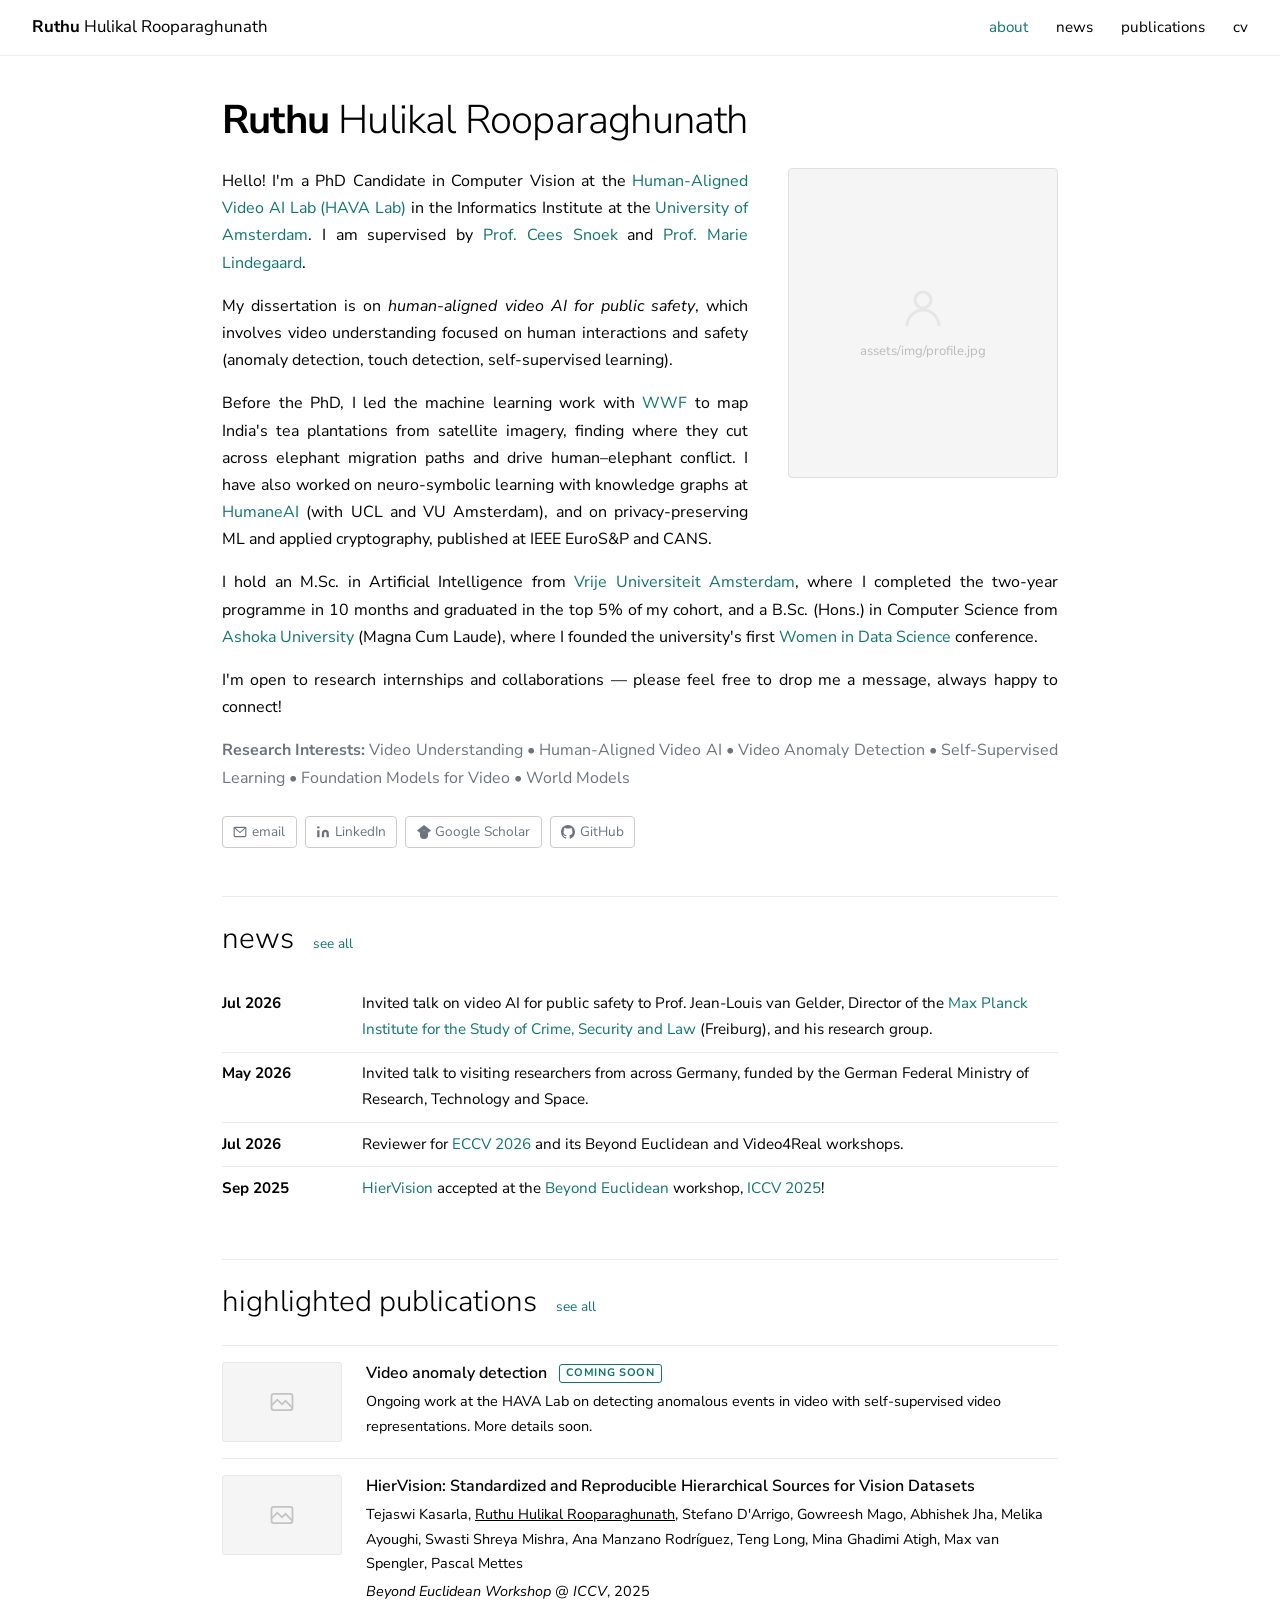
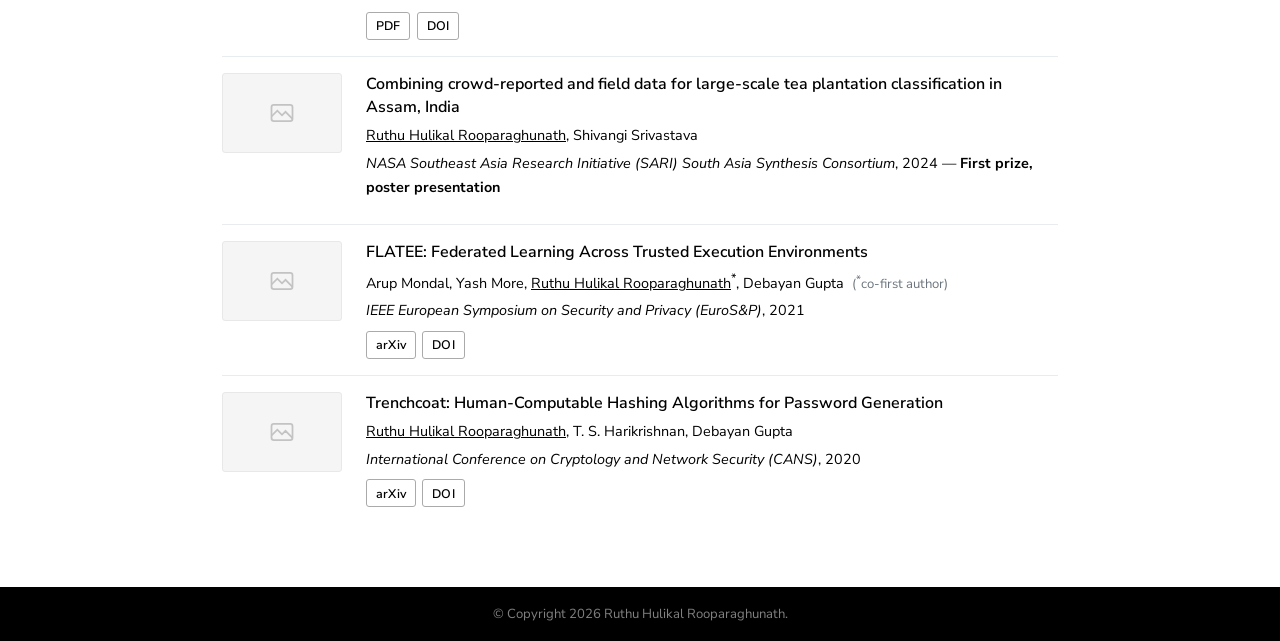
==== index.html @ c77cb3c2 "Personal research website Static site: about, news, publications, CV. No build step.  Co-Authored-By" ====
<!DOCTYPE html>
<html lang="en">
<head>
  <meta charset="UTF-8">
  <meta name="viewport" content="width=device-width, initial-scale=1.0">
  <title>Ruthu Hulikal Rooparaghunath</title>
  <meta name="description" content="Ruthu Hulikal Rooparaghunath — PhD Candidate in Computer Vision at the HAVA Lab, University of Amsterdam. Human-aligned video AI, video understanding, and video anomaly detection.">
  <meta property="og:type" content="website">
  <meta property="og:title" content="Ruthu Hulikal Rooparaghunath">
  <meta property="og:description" content="PhD Candidate in Computer Vision at the HAVA Lab, University of Amsterdam — human-aligned video AI for public safety.">
  <!-- TODO once live: <meta property="og:url" content="https://USERNAME.github.io/"> and
       <meta property="og:image" content="https://USERNAME.github.io/assets/img/profile.jpg"> -->
  <meta name="twitter:card" content="summary">
  <link rel="icon" href="data:image/svg+xml,<svg xmlns='http://www.w3.org/2000/svg' viewBox='0 0 100 100'><rect width='100' height='100' rx='22' fill='%230f766e'/><text x='50' y='73' font-size='66' font-family='Nunito Sans,Helvetica,Arial,sans-serif' font-weight='700' fill='white' text-anchor='middle'>R</text></svg>">
  <link rel="preconnect" href="https://fonts.googleapis.com">
  <link rel="preconnect" href="https://fonts.gstatic.com" crossorigin>
  <link href="https://fonts.googleapis.com/css2?family=Nunito+Sans:wght@300;400;600;700&display=swap" rel="stylesheet">
  <link rel="stylesheet" href="style.css">
</head>
<body>

<nav>
  <a href="index.html" class="nav-brand"><strong>Ruthu</strong> Hulikal Rooparaghunath</a>
  <ul class="nav-links">
    <li><a href="index.html" class="active">about</a></li>
    <li><a href="news.html">news</a></li>
    <li><a href="publications.html">publications</a></li>
    <li><a href="cv.html">cv</a></li>
  </ul>
</nav>

<div class="page">

  <h1 class="about-name"><strong>Ruthu</strong> Hulikal Rooparaghunath</h1>

  <div class="about-body" style="text-align: justify; -webkit-hyphens: auto; hyphens: auto;">

    <!-- Drop a photo at assets/img/profile.jpg and swap this placeholder for the <img> line below it. -->
    <div class="profile-photo-placeholder">
      <svg viewBox="0 0 24 24" fill="none" stroke="currentColor" stroke-width="1.5"><circle cx="12" cy="8" r="4"/><path d="M4 21c0-4.4 3.6-8 8-8s8 3.6 8 8"/></svg>
      <span>assets/img/profile.jpg</span>
    </div>
    <!-- <img src="assets/img/profile.jpg" alt="Ruthu Hulikal Rooparaghunath" class="profile-photo"> -->

    <p>
      Hello! I'm a PhD Candidate in Computer Vision at the
      <a href="https://dsc.uva.nl/programmes/interdisciplinary-phd-programme/hava-lab/hava-lab.html" target="_blank">Human-Aligned Video AI Lab (HAVA Lab)</a>
      in the Informatics Institute at the <a href="https://www.uva.nl/" target="_blank">University of Amsterdam</a>.
      I am supervised by <a href="https://www.ceessnoek.info/" target="_blank">Prof. Cees Snoek</a> and
      <a href="https://nscr.nl/en/marie-rosenkrantz-lindegaard-bijzonder-hoogleraar-dynamics-of-crime-and-violence/" target="_blank">Prof. Marie Lindegaard</a>.
    </p>

    <p>
      My dissertation is on <em>human-aligned video AI for public safety</em>, which involves video
      understanding focused on human interactions and safety (anomaly detection, touch detection,
      self-supervised learning).
    </p>

    <p>
      Before the PhD, I led the machine learning work with
      <a href="https://www.wwfindia.org/" target="_blank">WWF</a> to map India's tea plantations from
      satellite imagery, finding where they cut across elephant migration paths and drive
      human–elephant conflict. I have also worked on neuro-symbolic learning with
      knowledge graphs at <a href="https://www.humane-ai.eu/" target="_blank">HumaneAI</a>
      (with UCL and VU Amsterdam), and on privacy-preserving ML and applied cryptography, published at
      IEEE EuroS&amp;P and CANS.
    </p>

    <p>
      I hold an M.Sc. in Artificial Intelligence from
      <a href="https://vu.nl/en" target="_blank">Vrije Universiteit Amsterdam</a>, where I completed the
      two-year programme in 10 months and graduated in the top 5% of my cohort, and a B.Sc. (Hons.) in
      Computer Science from <a href="https://www.ashoka.edu.in/" target="_blank">Ashoka University</a>
      (Magna Cum Laude), where I founded the university's first
      <a href="https://www.widsconference.org/" target="_blank">Women in Data Science</a> conference.
    </p>

    <p>
      I'm open to research internships and collaborations — please feel free to drop me a message,
      always happy to connect!
    </p>

    <p style="color: var(--muted)"><strong>Research Interests:</strong> Video Understanding • Human-Aligned Video AI • Video Anomaly Detection • Self-Supervised Learning • Foundation Models for Video • World Models</p>
  </div>

  <div class="social-links">
    <a href="mailto:r.h.rooparaghunath@uva.nl" class="social-link">
      <svg viewBox="0 0 24 24" fill="none" stroke="currentColor" stroke-width="2" stroke-linecap="round"><rect x="2" y="4" width="20" height="16" rx="2"/><polyline points="2,4 12,13 22,4"/></svg>
      email
    </a>
    <a href="https://www.linkedin.com/in/ruthu-rooparaghunath-9b02b8358/" target="_blank" class="social-link">
      <svg viewBox="0 0 24 24" fill="currentColor"><path d="M16 8a6 6 0 016 6v7h-4v-7a2 2 0 00-2-2 2 2 0 00-2 2v7h-4v-7a6 6 0 016-6zM2 9h4v12H2z"/><circle cx="4" cy="4" r="2"/></svg>
      LinkedIn
    </a>
    <a href="https://scholar.google.com/citations?user=RM1dNQoAAAAJ" target="_blank" class="social-link">
      <svg viewBox="0 0 24 24" fill="currentColor"><path d="M5.242 13.769L0 9.5 12 0l12 9.5-5.242 4.269C17.548 11.249 14.978 9.5 12 9.5c-2.977 0-5.548 1.748-6.758 4.269zM12 10a7 7 0 1 0 0 14 7 7 0 0 0 0-14z"/></svg>
      Google Scholar
    </a>
    <!-- TODO: paste your GitHub URL -->
    <a href="https://github.com/" target="_blank" class="social-link">
      <svg viewBox="0 0 24 24" fill="currentColor"><path d="M12 0C5.37 0 0 5.37 0 12c0 5.3 3.44 9.8 8.21 11.39.6.11.82-.26.82-.58v-2.03c-3.34.73-4.04-1.61-4.04-1.61-.55-1.39-1.34-1.76-1.34-1.76-1.09-.75.08-.73.08-.73 1.2.08 1.84 1.24 1.84 1.24 1.07 1.83 2.81 1.3 3.5.99.11-.78.42-1.3.76-1.6-2.67-.3-5.47-1.33-5.47-5.93 0-1.31.47-2.38 1.24-3.22-.13-.3-.54-1.52.11-3.18 0 0 1.01-.32 3.3 1.23a11.5 11.5 0 016 0c2.29-1.55 3.3-1.23 3.3-1.23.65 1.66.24 2.88.12 3.18.77.84 1.23 1.91 1.23 3.22 0 4.61-2.8 5.62-5.48 5.92.43.37.81 1.1.81 2.22v3.29c0 .32.22.7.83.58A12 12 0 0024 12c0-6.63-5.37-12-12-12z"/></svg>
      GitHub
    </a>
  </div>

  <!-- NEWS PREVIEW -->
  <h2 class="sub-head">news <a href="news.html" class="view-all">see all</a></h2>
  <table class="news-table">
    <tbody>
      <tr>
        <td class="date-cell">Jul 2026</td>
        <td>Invited talk on video AI for public safety to Prof. Jean-Louis van Gelder, Director of the <a href="https://www.csl.mpg.de/en" target="_blank">Max Planck Institute for the Study of Crime, Security and Law</a> (Freiburg), and his research group.</td>
      </tr>
      <tr>
        <td class="date-cell">May 2026</td>
        <td>Invited talk to visiting researchers from across Germany, funded by the German Federal Ministry of Research, Technology and Space.</td>
      </tr>
      <tr>
        <td class="date-cell">Jul 2026</td>
        <td>Reviewer for <a href="https://eccv.ecva.net/" target="_blank">ECCV 2026</a> and its Beyond Euclidean and Video4Real workshops.</td>
      </tr>
      <tr>
        <td class="date-cell">Sep 2025</td>
        <td><a href="https://openaccess.thecvf.com/content/ICCV2025W/BEW/papers/Kasarla_HierVision_Standardized_and_Reproducible_Hierarchical_Sources_for_Vision_Datasets_ICCVW_2025_paper.pdf" target="_blank">HierVision</a> accepted at the <a href="https://iccv.thecvf.com/virtual/2025/workshop/2763" target="_blank">Beyond Euclidean</a> workshop, <a href="https://iccv.thecvf.com" target="_blank">ICCV 2025</a>!</td>
      </tr>
    </tbody>
  </table>

  <!-- PUBLICATIONS PREVIEW -->
  <h2 class="sub-head">highlighted publications <a href="publications.html" class="view-all">see all</a></h2>

  <div class="pub-item">
    <div class="pub-thumb-placeholder"><svg viewBox="0 0 24 24" fill="none" stroke="currentColor" stroke-width="1.5"><rect x="3" y="5" width="18" height="14" rx="2"/><path d="M3 15l5-5 4 4 3-3 6 6"/></svg></div>
    <div class="pub-details">
      <div class="pub-title">Video anomaly detection <span class="pub-tag">coming soon</span></div>
      <div class="pub-venue" style="margin-bottom:0">Ongoing work at the HAVA Lab on detecting anomalous events in video with self-supervised video representations. More details soon.</div>
    </div>
  </div>

  <div class="pub-item">
    <div class="pub-thumb-placeholder"><svg viewBox="0 0 24 24" fill="none" stroke="currentColor" stroke-width="1.5"><rect x="3" y="5" width="18" height="14" rx="2"/><path d="M3 15l5-5 4 4 3-3 6 6"/></svg></div>
    <div class="pub-details">
      <div class="pub-title">HierVision: Standardized and Reproducible Hierarchical Sources for Vision Datasets</div>
      <div class="pub-authors">Tejaswi Kasarla, <span class="me">Ruthu Hulikal Rooparaghunath</span>, Stefano D'Arrigo, Gowreesh Mago, Abhishek Jha, Melika Ayoughi, Swasti Shreya Mishra, Ana Manzano Rodríguez, Teng Long, Mina Ghadimi Atigh, Max van Spengler, Pascal Mettes</div>
      <div class="pub-venue"><em>Beyond Euclidean Workshop @ ICCV</em>, 2025</div>
      <div class="pub-buttons">
        <a href="https://openaccess.thecvf.com/content/ICCV2025W/BEW/papers/Kasarla_HierVision_Standardized_and_Reproducible_Hierarchical_Sources_for_Vision_Datasets_ICCVW_2025_paper.pdf" target="_blank" class="pub-btn">PDF</a>
        <a href="https://doi.org/10.1109/ICCVW69036.2025.00076" target="_blank" class="pub-btn">DOI</a>
      </div>
    </div>
  </div>

  <div class="pub-item">
    <div class="pub-thumb-placeholder"><svg viewBox="0 0 24 24" fill="none" stroke="currentColor" stroke-width="1.5"><rect x="3" y="5" width="18" height="14" rx="2"/><path d="M3 15l5-5 4 4 3-3 6 6"/></svg></div>
    <div class="pub-details">
      <div class="pub-title">Combining crowd-reported and field data for large-scale tea plantation classification in Assam, India</div>
      <div class="pub-authors"><span class="me">Ruthu Hulikal Rooparaghunath</span>, Shivangi Srivastava</div>
      <div class="pub-venue"><em>NASA Southeast Asia Research Initiative (SARI) South Asia Synthesis Consortium</em>, 2024 — <strong>First prize, poster presentation</strong></div>
    </div>
  </div>

  <div class="pub-item">
    <div class="pub-thumb-placeholder"><svg viewBox="0 0 24 24" fill="none" stroke="currentColor" stroke-width="1.5"><rect x="3" y="5" width="18" height="14" rx="2"/><path d="M3 15l5-5 4 4 3-3 6 6"/></svg></div>
    <div class="pub-details">
      <div class="pub-title">FLATEE: Federated Learning Across Trusted Execution Environments</div>
      <div class="pub-authors">Arup Mondal, Yash More, <span class="me">Ruthu Hulikal Rooparaghunath</span><sup>*</sup>, Debayan Gupta &nbsp;<span style="color:var(--muted); font-size:0.82rem">(<sup>*</sup>co-first author)</span></div>
      <div class="pub-venue"><em>IEEE European Symposium on Security and Privacy (EuroS&amp;P)</em>, 2021</div>
      <div class="pub-buttons">
        <a href="https://arxiv.org/abs/2111.06867" target="_blank" class="pub-btn">arXiv</a>
        <a href="https://doi.org/10.1109/EuroSP51992.2021.00054" target="_blank" class="pub-btn">DOI</a>
      </div>
    </div>
  </div>

  <div class="pub-item">
    <div class="pub-thumb-placeholder"><svg viewBox="0 0 24 24" fill="none" stroke="currentColor" stroke-width="1.5"><rect x="3" y="5" width="18" height="14" rx="2"/><path d="M3 15l5-5 4 4 3-3 6 6"/></svg></div>
    <div class="pub-details">
      <div class="pub-title">Trenchcoat: Human-Computable Hashing Algorithms for Password Generation</div>
      <div class="pub-authors"><span class="me">Ruthu Hulikal Rooparaghunath</span>, T. S. Harikrishnan, Debayan Gupta</div>
      <div class="pub-venue"><em>International Conference on Cryptology and Network Security (CANS)</em>, 2020</div>
      <div class="pub-buttons">
        <a href="https://arxiv.org/abs/2310.12706" target="_blank" class="pub-btn">arXiv</a>
        <a href="https://doi.org/10.1007/978-3-030-65411-5_9" target="_blank" class="pub-btn">DOI</a>
      </div>
    </div>
  </div>

</div>

<footer>
  <p>© Copyright 2026 Ruthu Hulikal Rooparaghunath.</p>
</footer>

</body>
</html>
---- style.css ----
*, *::before, *::after { box-sizing: border-box; margin: 0; padding: 0; }

:root {
  --accent: #0f766e;          /* change this one line to re-theme the whole site */
  --text: #000;
  --muted: #6c757d;
  --light-gray: #e9ecef;
  --font: 'Nunito Sans', -apple-system, BlinkMacSystemFont, 'Segoe UI', sans-serif;
  --nav-h: 56px;
}

html { scroll-behavior: smooth; }

body {
  background: #fff;
  color: var(--text);
  font-family: var(--font);
  font-size: 1rem;
  line-height: 1.7;
  -webkit-font-smoothing: antialiased;
}

a { color: var(--accent); text-decoration: none; }
a:hover { text-decoration: underline; }

/* ── NAV ── */
nav {
  position: fixed;
  top: 0; left: 0; right: 0;
  height: var(--nav-h);
  background: #fff;
  border-bottom: 1px solid #f0f0f0;
  z-index: 100;
  display: flex;
  align-items: center;
  padding: 0 2rem;
}
.nav-brand {
  font-size: 1.05rem;
  font-weight: 400;
  color: var(--text);
  text-decoration: none;
  margin-right: auto;
}
.nav-brand strong { font-weight: 700; }
.nav-brand:hover { text-decoration: none; }
.nav-links { display: flex; gap: 1.75rem; list-style: none; }
.nav-links a { font-size: 0.95rem; color: var(--text); text-decoration: none; }
.nav-links a:hover, .nav-links a.active { color: var(--accent); text-decoration: none; }

/* ── PAGE ── */
.page {
  max-width: 900px;
  margin: 0 auto;
  padding: calc(var(--nav-h) + 2.5rem) 2rem 4rem;
}

h1.page-title {
  font-size: 2rem;
  font-weight: 300;
  color: var(--text);
  margin-bottom: 2rem;
}

/* ── ABOUT ── */
.about-name {
  font-size: 2.5rem;
  font-weight: 300;
  letter-spacing: -0.02em;
  line-height: 1.2;
  margin-bottom: 1.5rem;
}
.about-name strong { font-weight: 700; }
.about-body { overflow: hidden; }
.about-body p { margin-bottom: 1rem; }
.about-body p:last-child { margin-bottom: 0; }

.profile-photo {
  float: right;
  width: 270px;
  margin: 0 0 1.5rem 2.5rem;
  border-radius: 4px;
  display: block;
}
.profile-photo-placeholder {
  float: right;
  width: 270px;
  height: 310px;
  margin: 0 0 1.5rem 2.5rem;
  border-radius: 4px;
  background: #f5f5f5;
  border: 1px solid #e0e0e0;
  display: flex;
  align-items: center;
  justify-content: center;
  flex-direction: column;
  gap: 0.5rem;
  color: #bbb;
  font-size: 0.82rem;
  text-align: center;
}
.profile-photo-placeholder svg { width: 48px; height: 48px; opacity: 0.25; }

.social-links {
  display: flex;
  flex-wrap: wrap;
  gap: 0.5rem;
  margin-top: 1.5rem;
  clear: both;
}
.social-link {
  display: inline-flex;
  align-items: center;
  gap: 0.3rem;
  font-size: 0.85rem;
  color: var(--muted);
  border: 1px solid #ccc;
  border-radius: 4px;
  padding: 0.22rem 0.65rem;
  text-decoration: none;
  transition: color 0.13s, border-color 0.13s;
}
.social-link:hover { color: var(--accent); border-color: var(--accent); text-decoration: none; }
.social-link svg { width: 14px; height: 14px; flex-shrink: 0; }

/* ── SECTION HEADS ── */
h2.sub-head {
  font-size: 1.85rem;
  font-weight: 300;
  margin: 3rem 0 1.2rem;
  padding-top: 1rem;
  border-top: 1px solid var(--light-gray);
}
.view-all {
  font-size: 0.85rem;
  color: var(--accent);
  margin-left: 0.75rem;
  font-weight: 400;
}

/* ── NEWS TABLE ── */
.news-table { width: 100%; border-collapse: collapse; }
.news-table td {
  padding: 0.55rem 0;
  border-bottom: 1px solid var(--light-gray);
  vertical-align: top;
  font-size: 0.95rem;
}
.news-table tr:last-child td { border-bottom: none; }
.news-table .date-cell {
  width: 140px;
  white-space: nowrap;
  font-weight: 700;
  padding-right: 2rem;
  color: var(--text);
}

/* ── PUBLICATIONS ── */
.pub-filter {
  width: 100%;
  max-width: 360px;
  padding: 0.5rem 0.85rem;
  font-size: 0.95rem;
  font-family: var(--font);
  border: 1px solid #ccc;
  border-radius: 4px;
  outline: none;
  margin-bottom: 1.5rem;
  color: var(--text);
}
.pub-filter:focus { border-color: var(--accent); }

.pub-year-group { margin-bottom: 2rem; }
.pub-year-label {
  font-size: 2.5rem;
  font-weight: 300;
  color: #d0d0d0;
  text-align: right;
  margin-bottom: 0.5rem;
  letter-spacing: -0.02em;
  line-height: 1;
}
.pub-item {
  display: flex;
  gap: 1.5rem;
  padding: 1rem 0;
  border-top: 1px solid var(--light-gray);
  align-items: flex-start;
}
.pub-thumb {
  width: 120px;
  height: 80px;
  flex-shrink: 0;
  object-fit: cover;
  border-radius: 3px;
  border: 1px solid #e8e8e8;
}
.pub-thumb-placeholder {
  width: 120px;
  height: 80px;
  flex-shrink: 0;
  background: #f5f5f5;
  border: 1px solid #e8e8e8;
  border-radius: 3px;
  display: flex;
  align-items: center;
  justify-content: center;
}
.pub-thumb-placeholder svg { width: 28px; height: 28px; opacity: 0.2; }
.pub-details { flex: 1; min-width: 0; }
.pub-title { font-size: 1rem; font-weight: 600; color: var(--text); margin-bottom: 0.25rem; line-height: 1.45; }
.pub-authors { font-size: 0.9rem; color: var(--text); margin-bottom: 0.2rem; }
.pub-authors .me { text-decoration: underline; }
.pub-tag {
  display: inline-block;
  vertical-align: 2px;
  margin-left: 0.5rem;
  font-size: 0.68rem;
  font-weight: 700;
  letter-spacing: 0.06em;
  text-transform: uppercase;
  color: var(--accent);
  border: 1px solid var(--accent);
  border-radius: 3px;
  padding: 0.05rem 0.4rem;
  line-height: 1.5;
}
.pub-venue { font-size: 0.9rem; color: var(--text); margin-bottom: 0.5rem; }
.pub-venue em { font-style: italic; }
.pub-buttons { display: flex; gap: 0.4rem; flex-wrap: wrap; }
.pub-btn {
  font-size: 0.78rem;
  font-weight: 600;
  letter-spacing: 0.02em;
  color: var(--text);
  border: 1px solid #aaa;
  border-radius: 3px;
  padding: 0.15rem 0.55rem;
  text-decoration: none;
  transition: background 0.13s, color 0.13s, border-color 0.13s;
}
.pub-btn:hover { background: var(--text); color: #fff; border-color: var(--text); text-decoration: none; }
.pub-item.hidden { display: none; }
.pub-year-group.empty { display: none; }

/* ── CV ── */
.cv-section { margin-bottom: 2.5rem; }
.cv-section-title {
  font-size: 1.05rem;
  font-weight: 700;
  margin-bottom: 0.75rem;
  padding-bottom: 0.4rem;
  border-bottom: 2px solid var(--text);
}
.cv-entries { list-style: none; }
.cv-entry {
  display: flex;
  gap: 1.5rem;
  padding: 0.7rem 0;
  border-bottom: 1px solid var(--light-gray);
  font-size: 0.95rem;
}
.cv-entry:last-child { border-bottom: none; }
.cv-years { width: 155px; flex-shrink: 0; color: var(--muted); font-size: 0.875rem; padding-top: 2px; }
.cv-role { font-weight: 700; }
.cv-org { color: var(--muted); }
.cv-desc { font-size: 0.875rem; color: var(--muted); margin-top: 0.15rem; }

.cv-download-btn {
  display: inline-flex;
  align-items: center;
  gap: 0.4rem;
  margin-top: 1.5rem;
  font-size: 0.9rem;
  color: var(--text);
  border: 1px solid #aaa;
  border-radius: 4px;
  padding: 0.4rem 1rem;
  text-decoration: none;
  transition: background 0.13s, color 0.13s;
}
.cv-download-btn:hover { background: var(--text); color: #fff; text-decoration: none; }

/* ── FOOTER ── */
footer {
  background: #000;
  color: rgba(255,255,255,0.5);
  font-size: 0.82rem;
  text-align: center;
  padding: 1rem 2rem;
}

/* ── RESPONSIVE ── */
@media (max-width: 640px) {
  .profile-photo, .profile-photo-placeholder {
    float: none; width: 100%; height: 220px; margin: 0 0 1.5rem;
  }
  .pub-item { flex-direction: column; }
  .pub-thumb, .pub-thumb-placeholder { width: 100%; height: 90px; }
  .cv-entry { flex-direction: column; gap: 0.2rem; }
  .cv-years { width: auto; }
  nav { padding: 0 1rem; }
  .nav-links { gap: 1rem; }
}
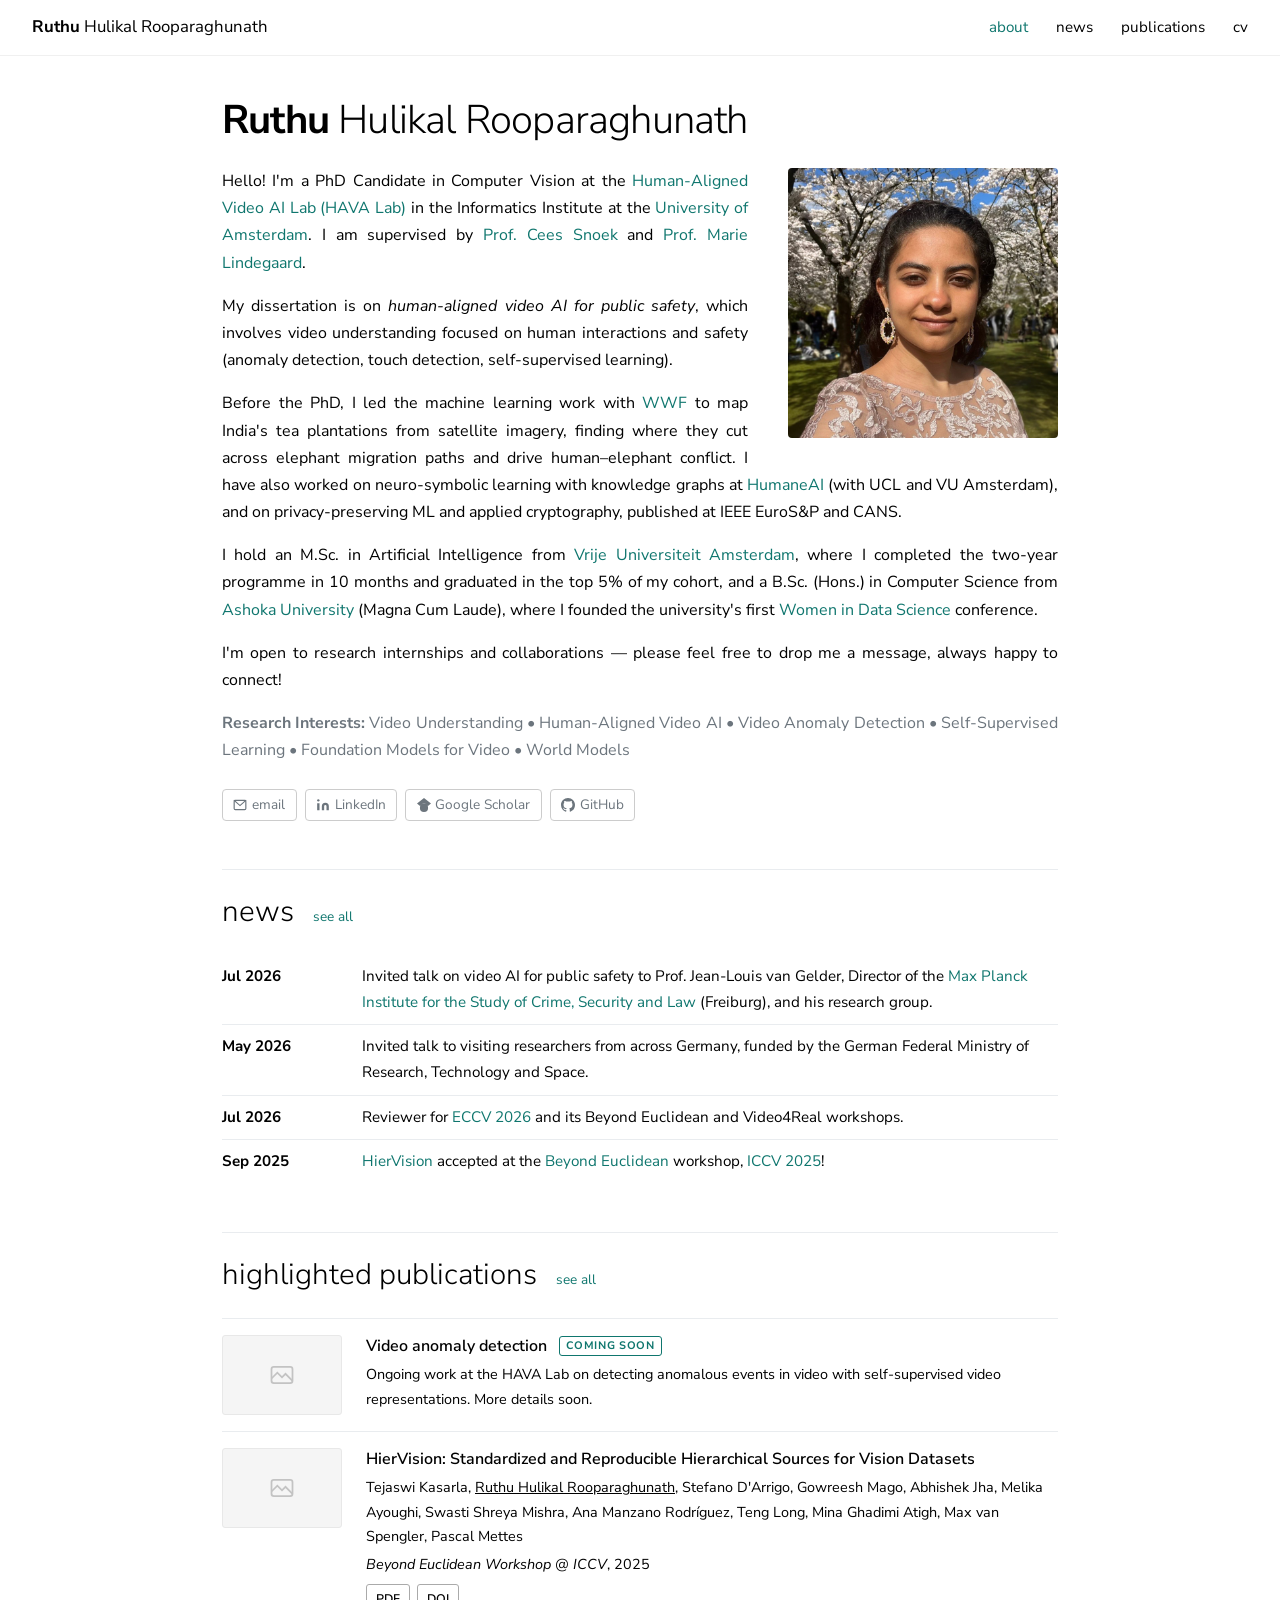
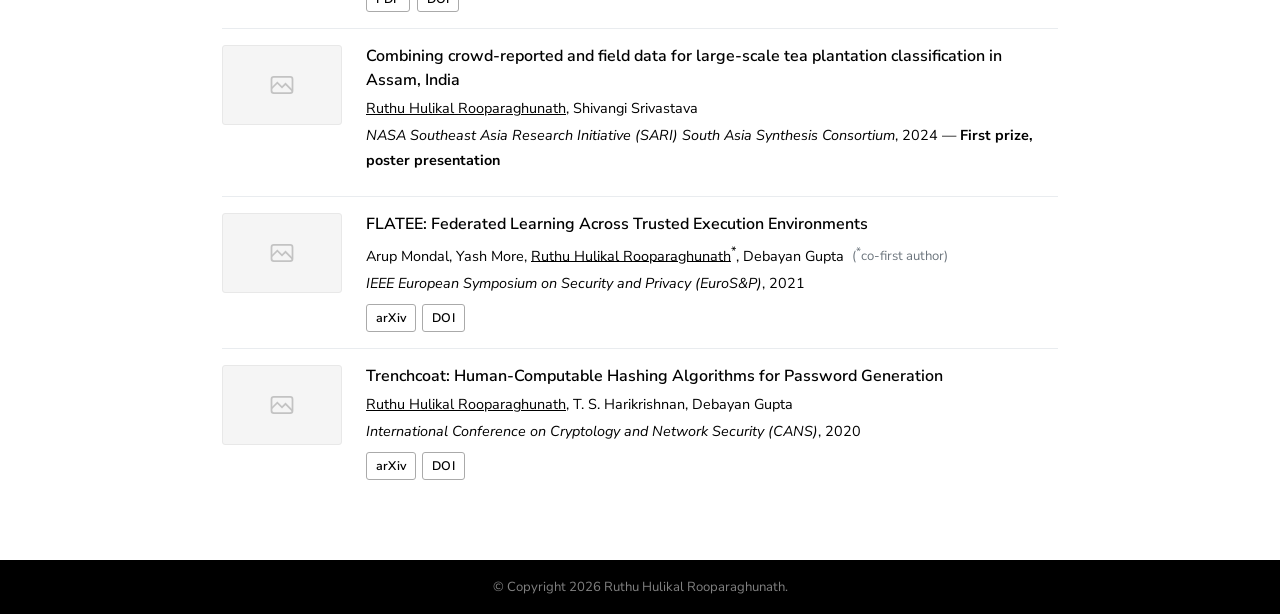
==== commit 7f1b88d7: "Add profile photo Co-Authored-By: Claude Opus 5 <noreply@anthropic.com>" ====
--- a/index.html
+++ b/index.html
@@ -35,12 +35,7 @@
 
   <div class="about-body" style="text-align: justify; -webkit-hyphens: auto; hyphens: auto;">
 
-    <!-- Drop a photo at assets/img/profile.jpg and swap this placeholder for the <img> line below it. -->
-    <div class="profile-photo-placeholder">
-      <svg viewBox="0 0 24 24" fill="none" stroke="currentColor" stroke-width="1.5"><circle cx="12" cy="8" r="4"/><path d="M4 21c0-4.4 3.6-8 8-8s8 3.6 8 8"/></svg>
-      <span>assets/img/profile.jpg</span>
-    </div>
-    <!-- <img src="assets/img/profile.jpg" alt="Ruthu Hulikal Rooparaghunath" class="profile-photo"> -->
+    <img src="assets/img/profile.jpg" alt="Ruthu Hulikal Rooparaghunath" class="profile-photo">
 
     <p>
       Hello! I'm a PhD Candidate in Computer Vision at the
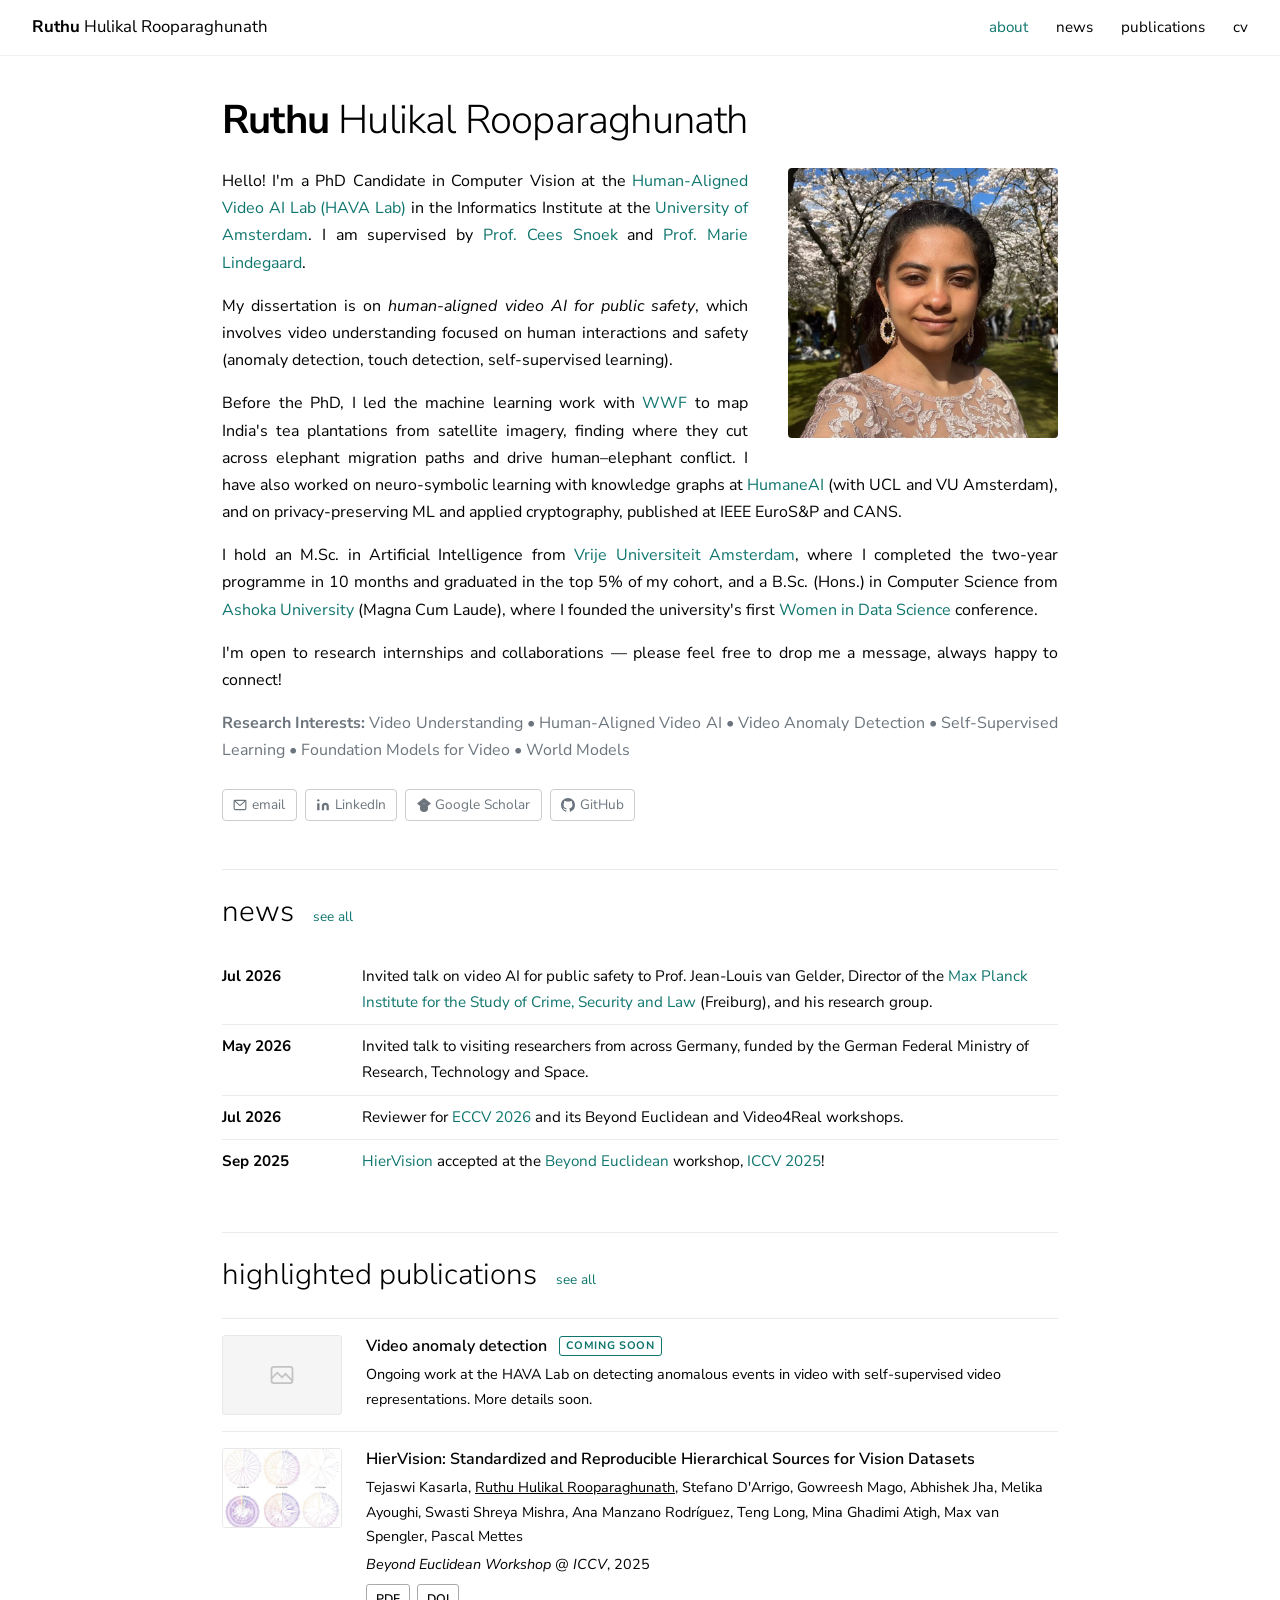
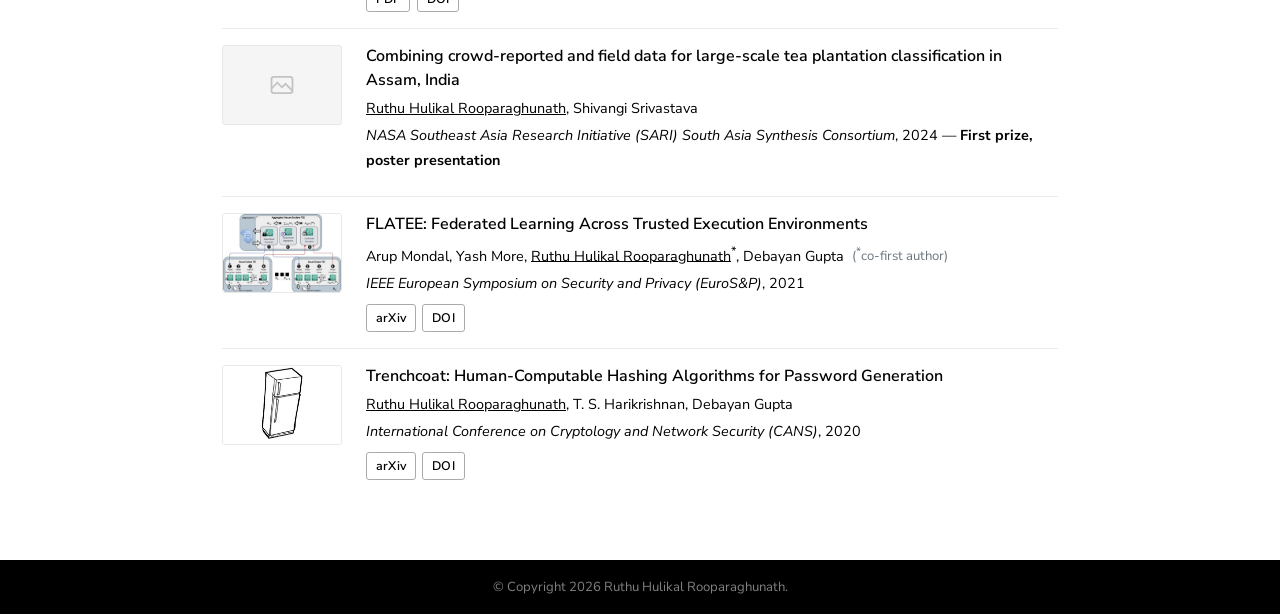
==== commit 3f48ef84: "Add figure thumbnails for publications Figures pulled from the papers themselves: HierVision Fig. 1 " ====
--- a/index.html
+++ b/index.html
@@ -133,7 +133,7 @@
   </div>
 
   <div class="pub-item">
-    <div class="pub-thumb-placeholder"><svg viewBox="0 0 24 24" fill="none" stroke="currentColor" stroke-width="1.5"><rect x="3" y="5" width="18" height="14" rx="2"/><path d="M3 15l5-5 4 4 3-3 6 6"/></svg></div>
+    <img src="assets/img/pub-hiervision.jpg" alt="HierVision: hierarchy visualisations for six vision datasets" class="pub-thumb">
     <div class="pub-details">
       <div class="pub-title">HierVision: Standardized and Reproducible Hierarchical Sources for Vision Datasets</div>
       <div class="pub-authors">Tejaswi Kasarla, <span class="me">Ruthu Hulikal Rooparaghunath</span>, Stefano D'Arrigo, Gowreesh Mago, Abhishek Jha, Melika Ayoughi, Swasti Shreya Mishra, Ana Manzano Rodríguez, Teng Long, Mina Ghadimi Atigh, Max van Spengler, Pascal Mettes</div>
@@ -155,7 +155,7 @@
   </div>
 
   <div class="pub-item">
-    <div class="pub-thumb-placeholder"><svg viewBox="0 0 24 24" fill="none" stroke="currentColor" stroke-width="1.5"><rect x="3" y="5" width="18" height="14" rx="2"/><path d="M3 15l5-5 4 4 3-3 6 6"/></svg></div>
+    <img src="assets/img/pub-flatee.jpg" alt="FLATEE: federated learning across trusted execution environments" class="pub-thumb">
     <div class="pub-details">
       <div class="pub-title">FLATEE: Federated Learning Across Trusted Execution Environments</div>
       <div class="pub-authors">Arup Mondal, Yash More, <span class="me">Ruthu Hulikal Rooparaghunath</span><sup>*</sup>, Debayan Gupta &nbsp;<span style="color:var(--muted); font-size:0.82rem">(<sup>*</sup>co-first author)</span></div>
@@ -168,7 +168,7 @@
   </div>
 
   <div class="pub-item">
-    <div class="pub-thumb-placeholder"><svg viewBox="0 0 24 24" fill="none" stroke="currentColor" stroke-width="1.5"><rect x="3" y="5" width="18" height="14" rx="2"/><path d="M3 15l5-5 4 4 3-3 6 6"/></svg></div>
+    <img src="assets/img/pub-trenchcoat.jpg" alt="Trenchcoat: stimulus drawings used in the password-generation study" class="pub-thumb">
     <div class="pub-details">
       <div class="pub-title">Trenchcoat: Human-Computable Hashing Algorithms for Password Generation</div>
       <div class="pub-authors"><span class="me">Ruthu Hulikal Rooparaghunath</span>, T. S. Harikrishnan, Debayan Gupta</div>
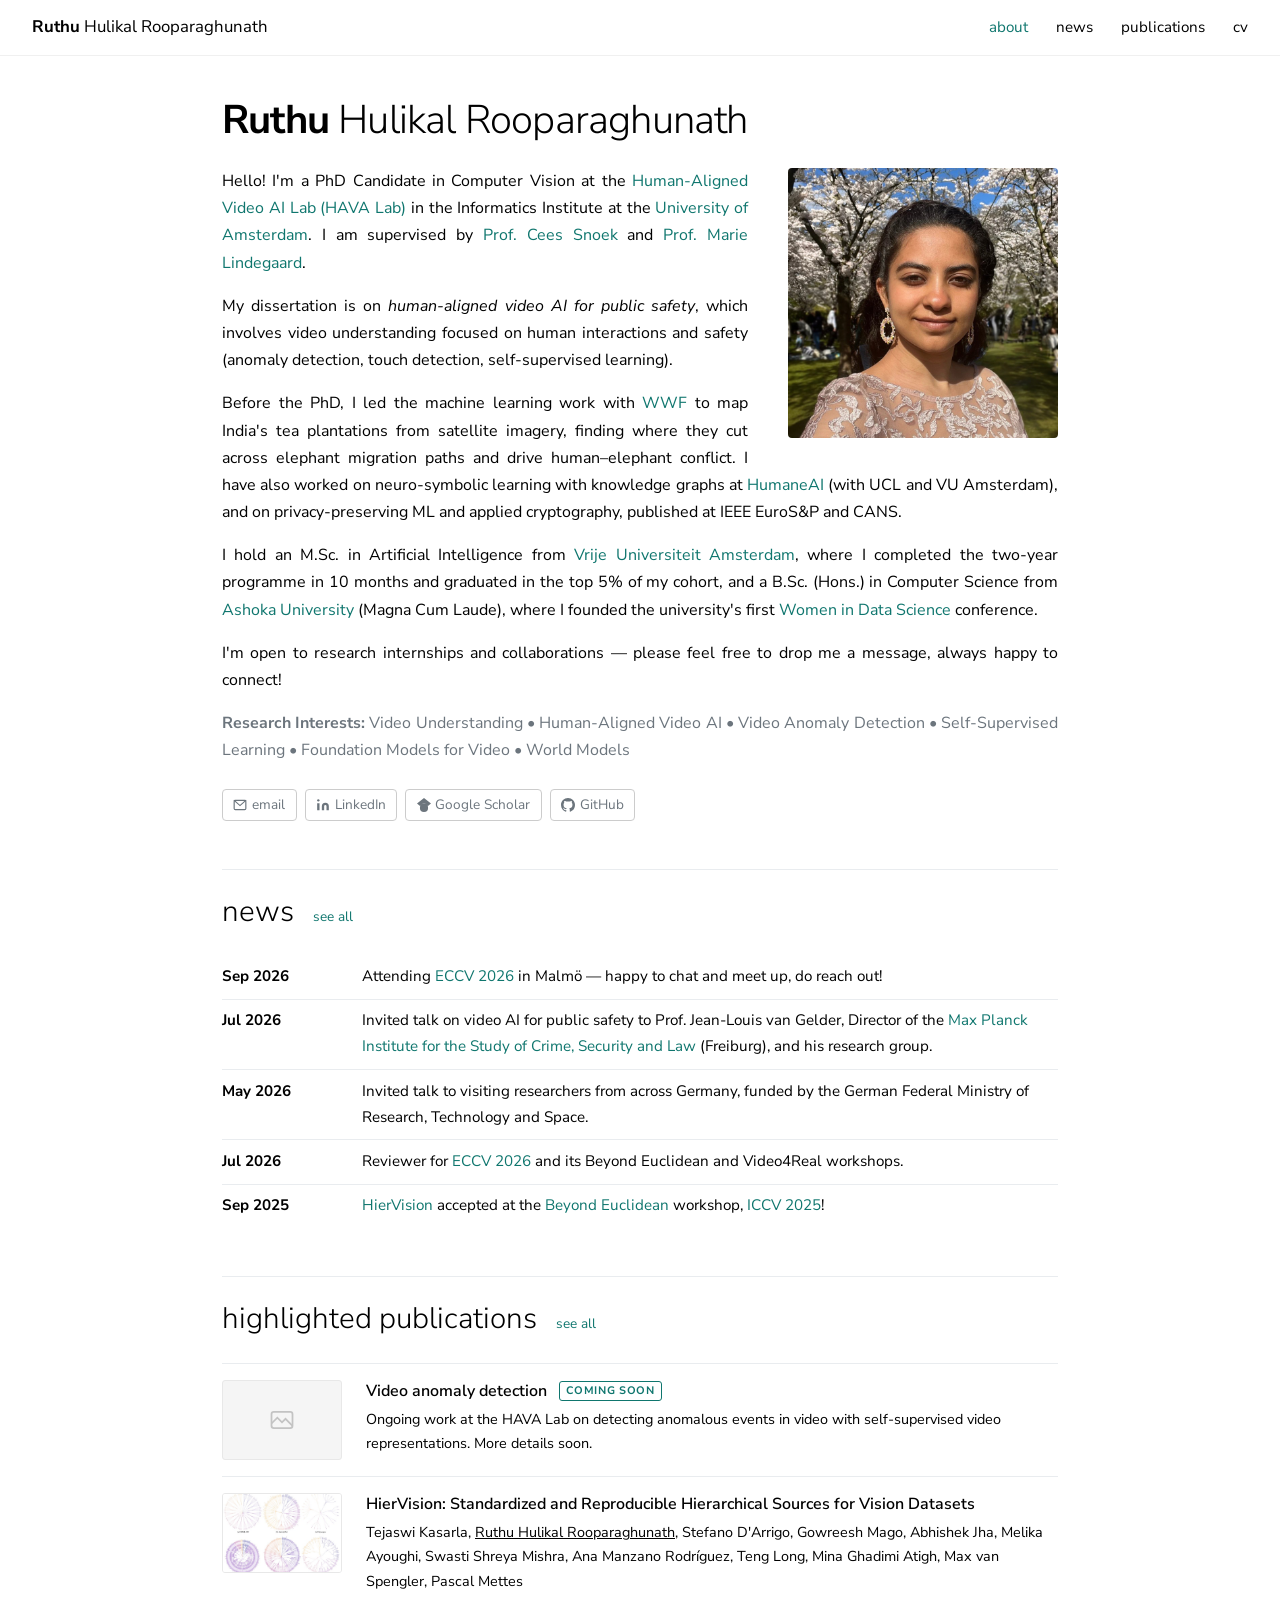
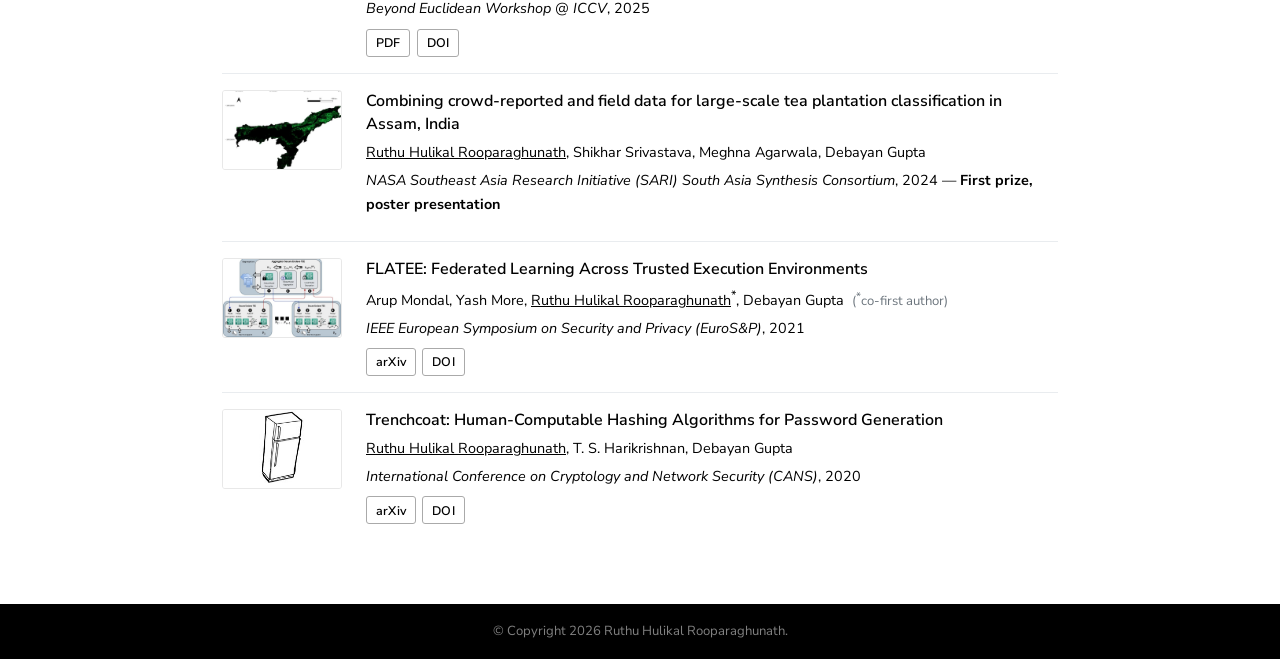
==== commit a8fe73da: "Add poster thumbnail, correct authors, ECCV news, ICCV 2025 service - Assam tea paper: classified-ma" ====
--- a/index.html
+++ b/index.html
@@ -103,6 +103,10 @@
   <table class="news-table">
     <tbody>
       <tr>
+        <td class="date-cell">Sep 2026</td>
+        <td>Attending <a href="https://eccv.ecva.net/" target="_blank">ECCV 2026</a> in Malmö — happy to chat and meet up, do reach out!</td>
+      </tr>
+      <tr>
         <td class="date-cell">Jul 2026</td>
         <td>Invited talk on video AI for public safety to Prof. Jean-Louis van Gelder, Director of the <a href="https://www.csl.mpg.de/en" target="_blank">Max Planck Institute for the Study of Crime, Security and Law</a> (Freiburg), and his research group.</td>
       </tr>
@@ -146,10 +150,10 @@
   </div>
 
   <div class="pub-item">
-    <div class="pub-thumb-placeholder"><svg viewBox="0 0 24 24" fill="none" stroke="currentColor" stroke-width="1.5"><rect x="3" y="5" width="18" height="14" rx="2"/><path d="M3 15l5-5 4 4 3-3 6 6"/></svg></div>
+    <img src="assets/img/pub-assamtea.jpg" alt="Classified map of Assam showing tea plantations detected by the model" class="pub-thumb">
     <div class="pub-details">
       <div class="pub-title">Combining crowd-reported and field data for large-scale tea plantation classification in Assam, India</div>
-      <div class="pub-authors"><span class="me">Ruthu Hulikal Rooparaghunath</span>, Shivangi Srivastava</div>
+      <div class="pub-authors"><span class="me">Ruthu Hulikal Rooparaghunath</span>, Shikhar Srivastava, Meghna Agarwala, Debayan Gupta</div>
       <div class="pub-venue"><em>NASA Southeast Asia Research Initiative (SARI) South Asia Synthesis Consortium</em>, 2024 — <strong>First prize, poster presentation</strong></div>
     </div>
   </div>
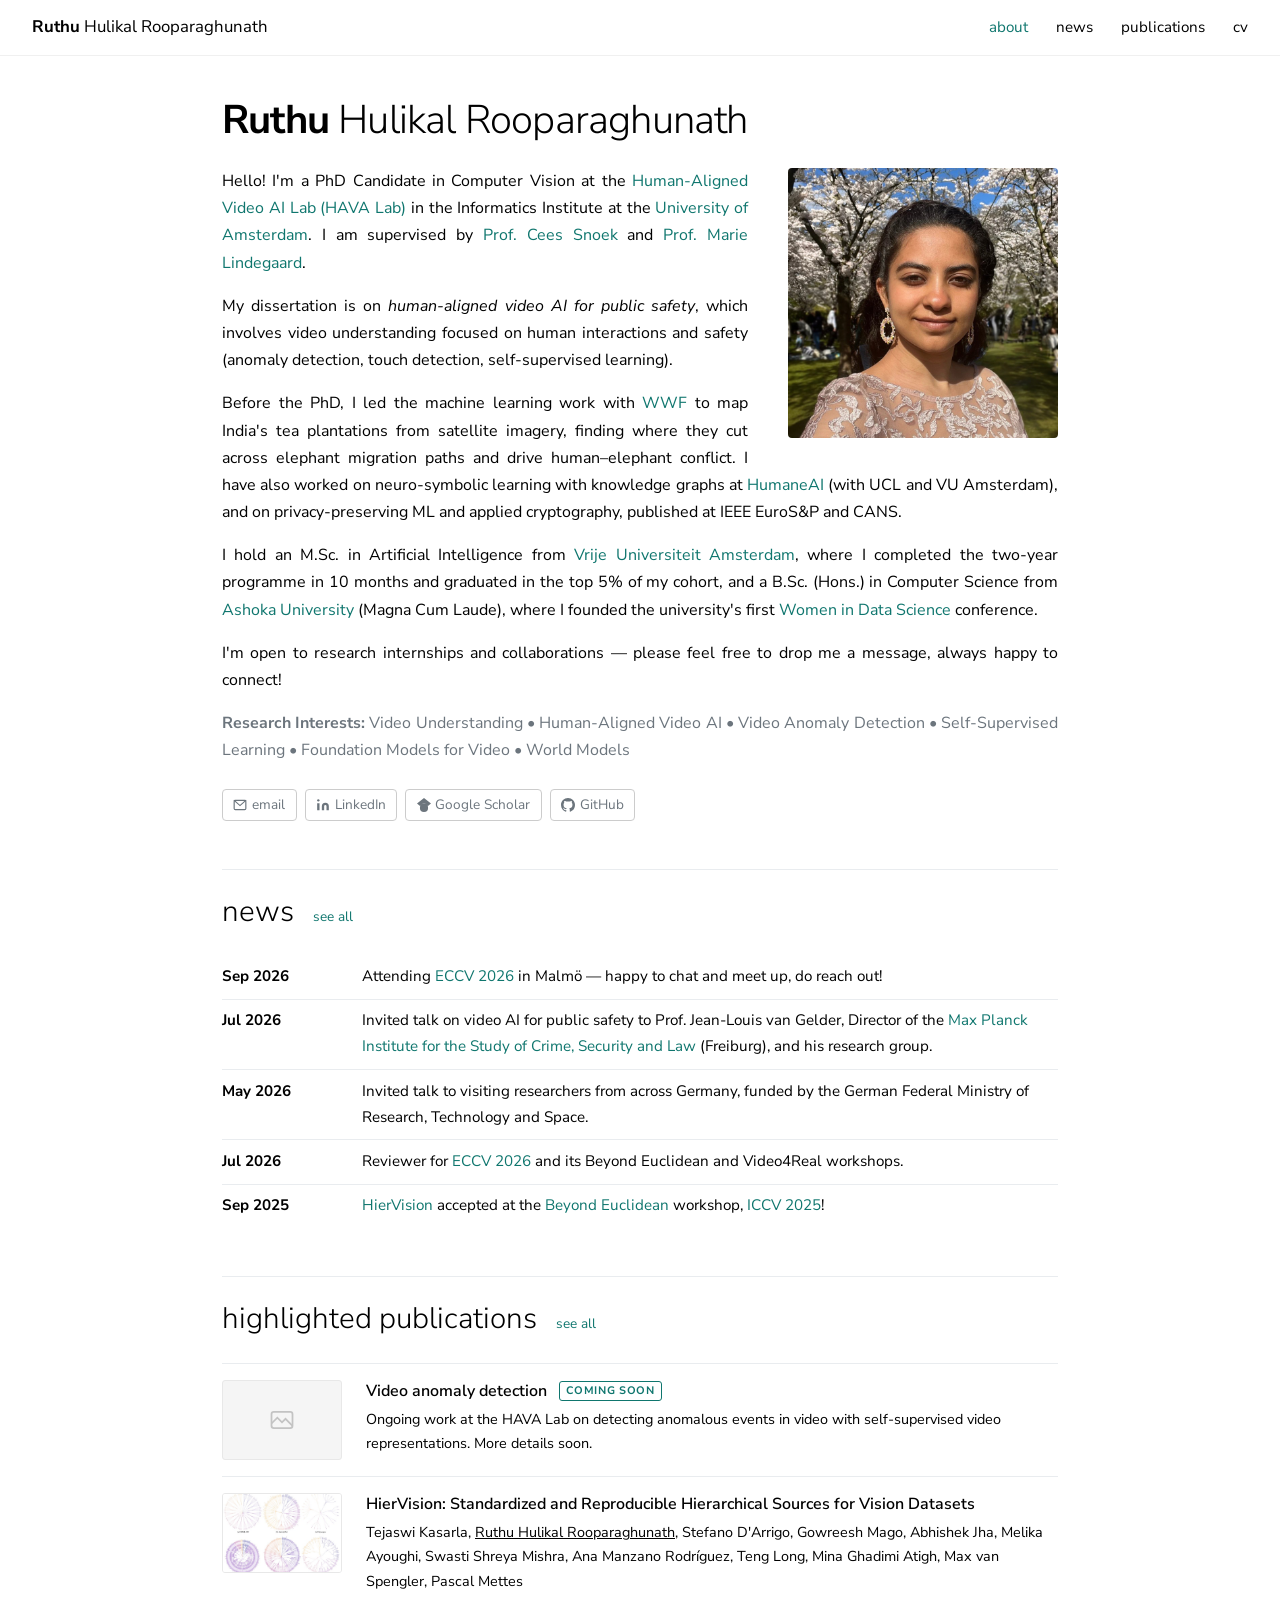
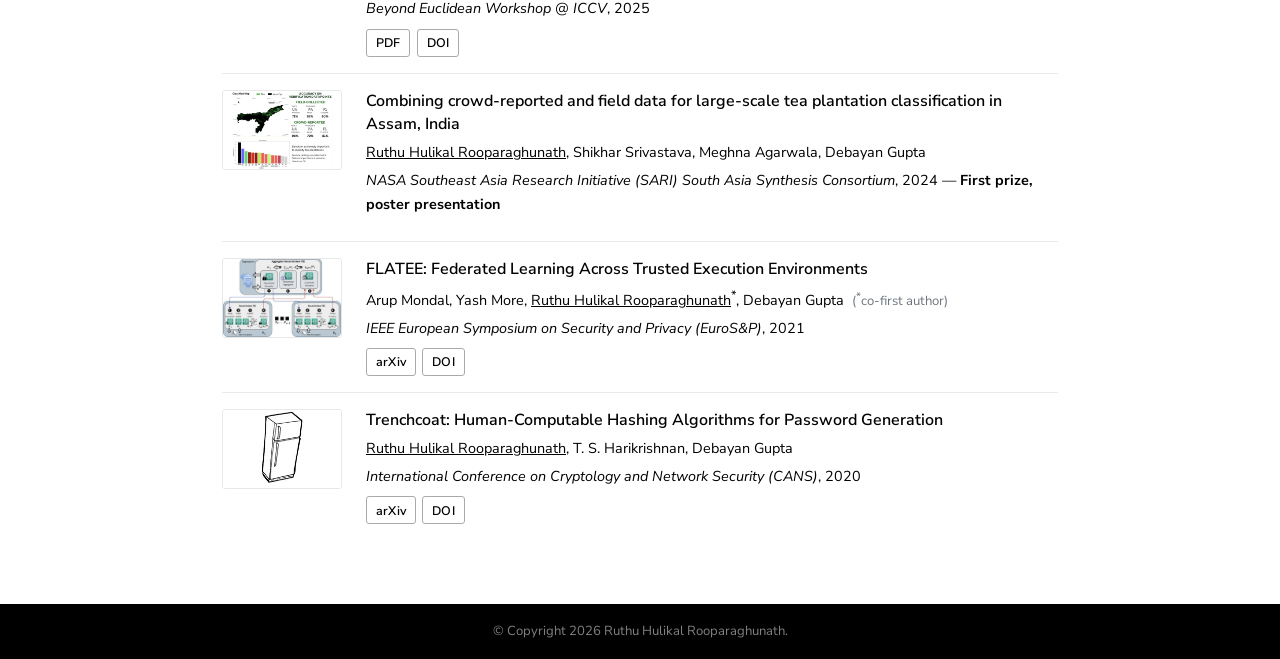
==== commit 1e27adc4: "Use full results panel for the Assam tea thumbnail Padded to 3:2 rather than cropped so the map, ver" ====
--- a/index.html
+++ b/index.html
@@ -150,7 +150,7 @@
   </div>
 
   <div class="pub-item">
-    <img src="assets/img/pub-assamtea.jpg" alt="Classified map of Assam showing tea plantations detected by the model" class="pub-thumb">
+    <img src="assets/img/pub-assamtea.jpg" alt="Results: classified map of Assam, verification accuracy on field-collected and crowd-reported data, and feature importance" class="pub-thumb">
     <div class="pub-details">
       <div class="pub-title">Combining crowd-reported and field data for large-scale tea plantation classification in Assam, India</div>
       <div class="pub-authors"><span class="me">Ruthu Hulikal Rooparaghunath</span>, Shikhar Srivastava, Meghna Agarwala, Debayan Gupta</div>
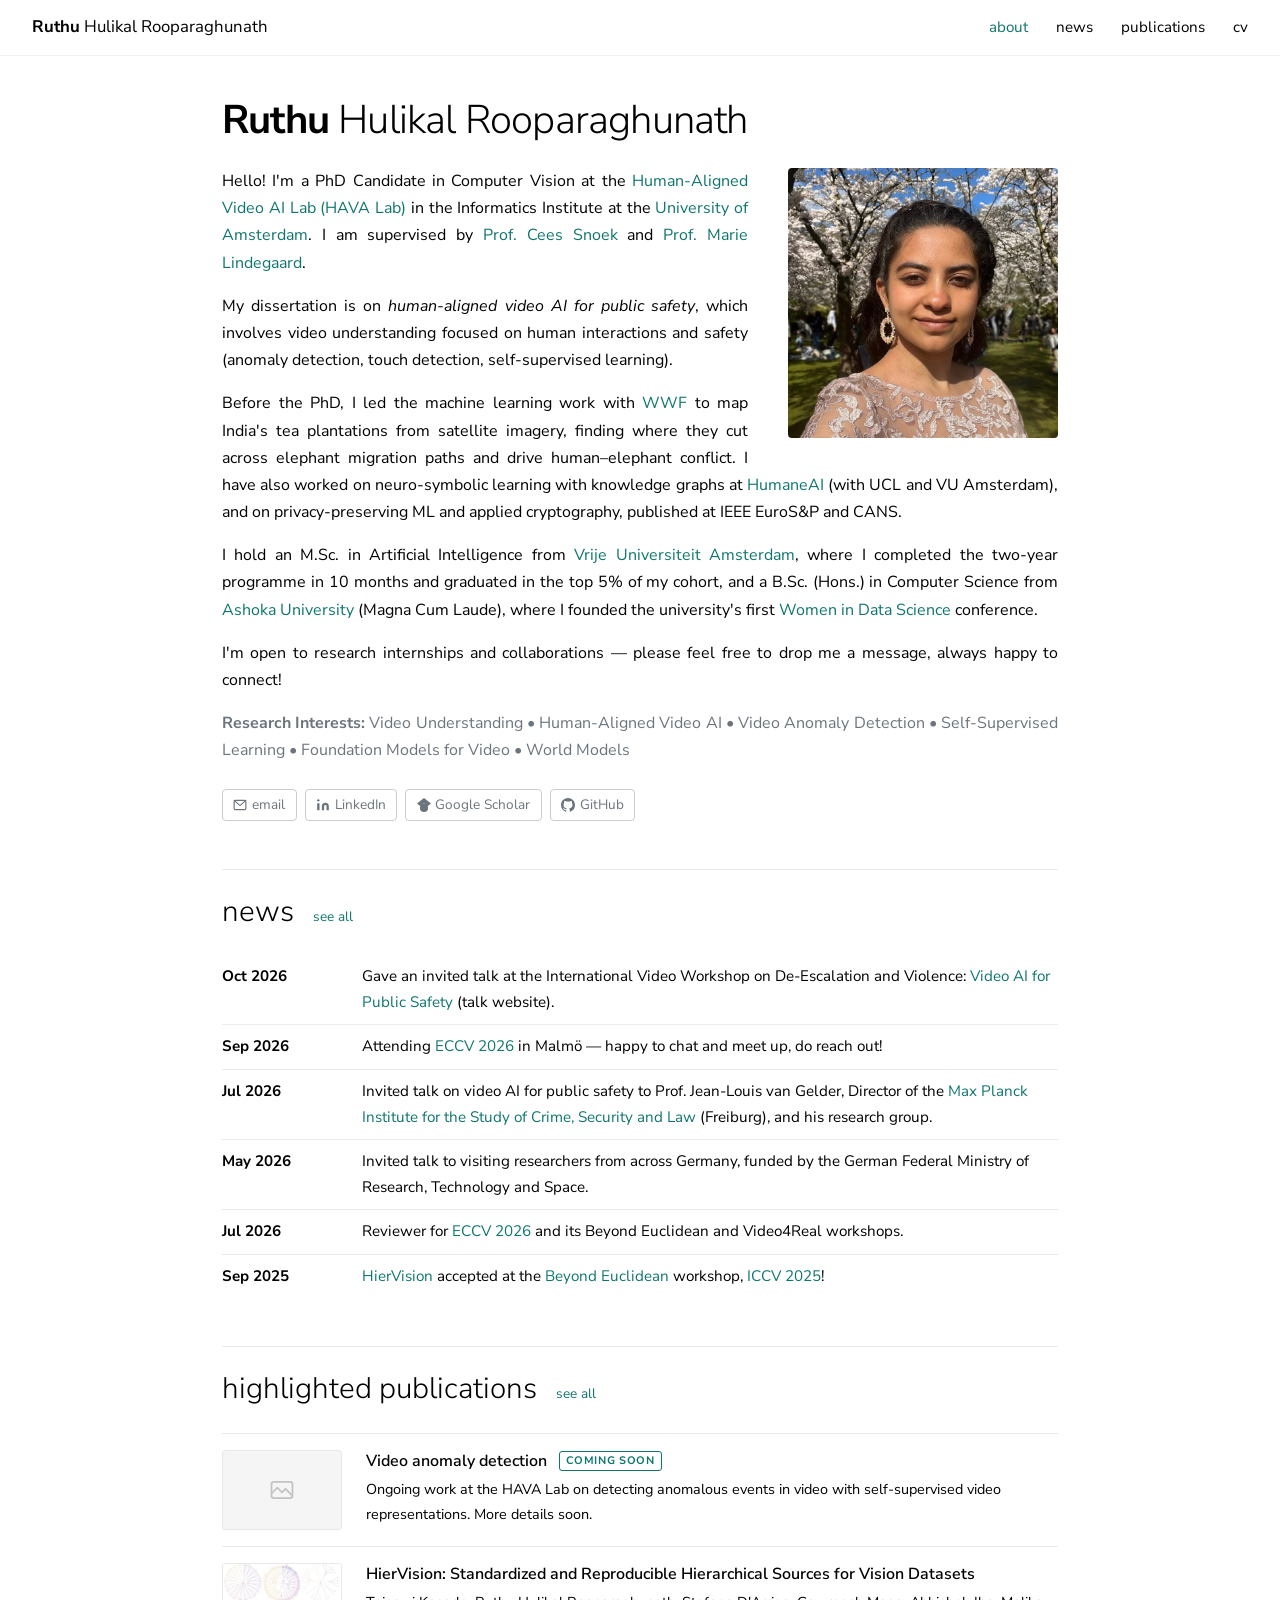
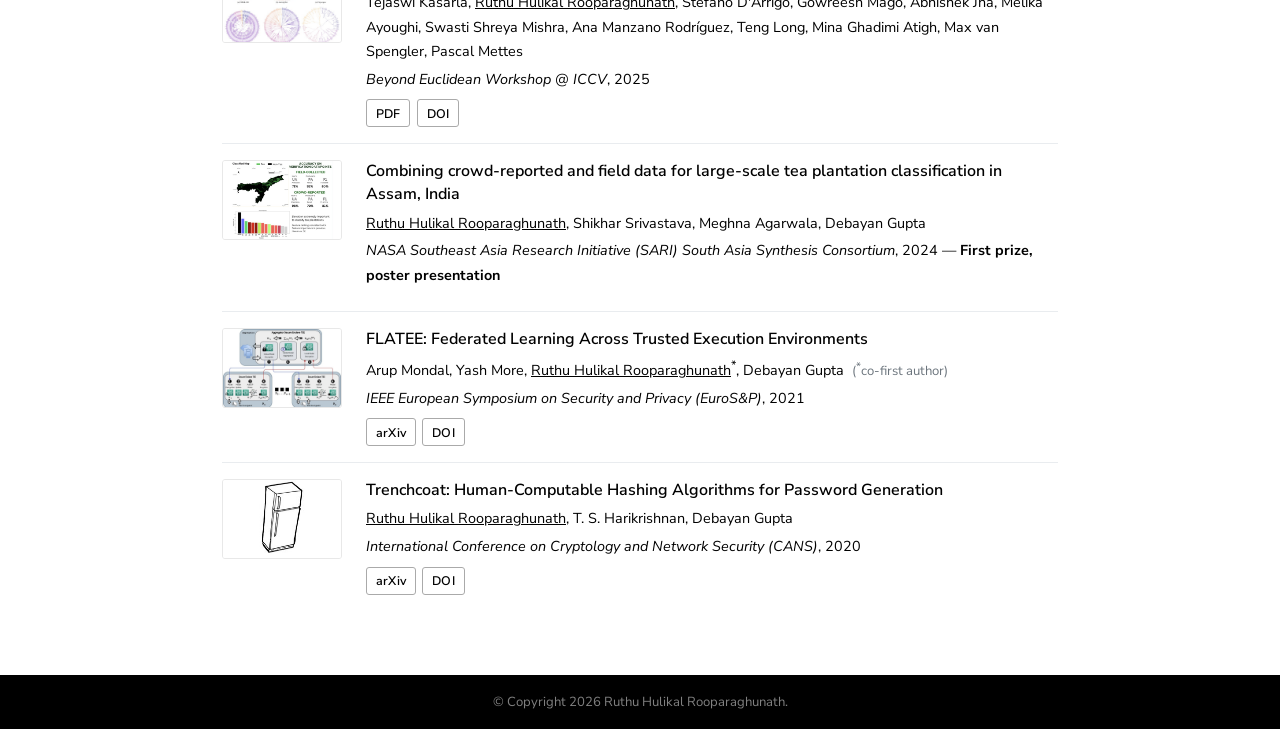
==== commit fda05e9e: "Add Video AI for Public Safety talk website and news item Co-Authored-By: Claude Sonnet 5.5 <noreply" ====
--- a/index.html
+++ b/index.html
@@ -103,6 +103,10 @@
   <table class="news-table">
     <tbody>
       <tr>
+        <td class="date-cell">Oct 2026</td>
+        <td>Gave an invited talk at the International Video Workshop on De-Escalation and Violence: <a href="video-ai-public-safety/" target="_blank">Video AI for Public Safety</a> (talk website).</td>
+      </tr>
+      <tr>
         <td class="date-cell">Sep 2026</td>
         <td>Attending <a href="https://eccv.ecva.net/" target="_blank">ECCV 2026</a> in Malmö — happy to chat and meet up, do reach out!</td>
       </tr>
